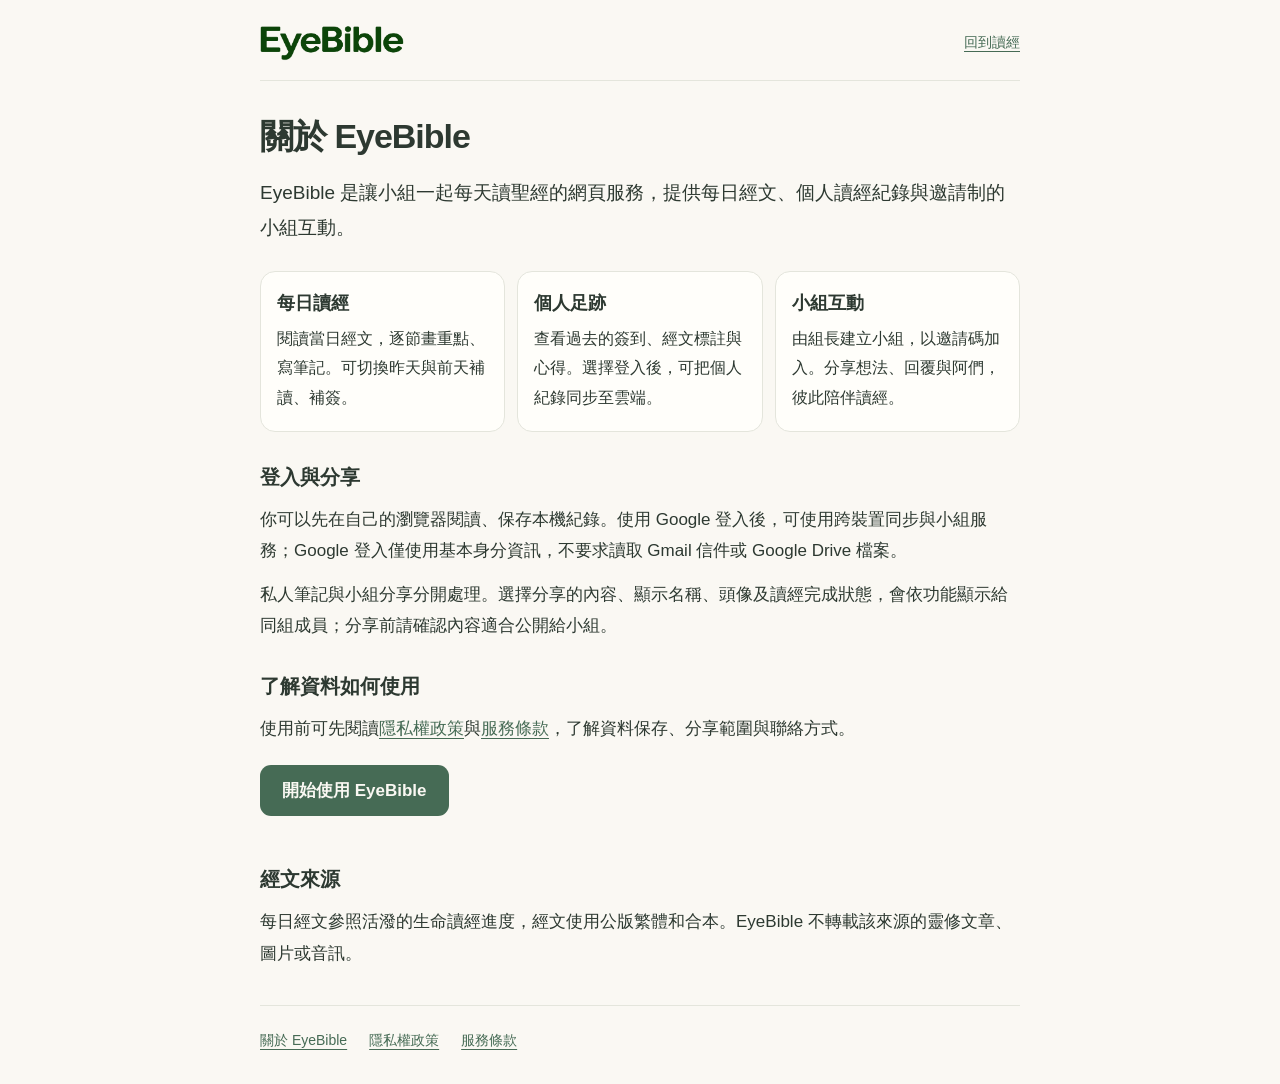
==== about/index.html @ f3fcc963 "Add app information and accurate public privacy and terms pages" ====
<!doctype html>
<html lang="zh-Hant-TW"><head><meta charset="utf-8"><meta name="viewport" content="width=device-width,initial-scale=1"><meta name="description" content="EyeBible 提供每日聖經閱讀、個人標註筆記、讀經足跡與邀請制小組分享。"><title>關於 EyeBible｜EyeBible</title><link rel="stylesheet" href="/assets/info.css"></head><body>
<header class="site-header"><a href="/" aria-label="EyeBible，回到讀經"><svg class="wordmark" viewBox="130 159 1844 450" role="img" aria-label="EyeBible"><image href="/assets/eyebible.png" width="2172" height="724"/></svg></a><a href="/">回到讀經</a></header>
<main class="document"><h1>關於 EyeBible</h1>
<p class="intro">EyeBible 是讓小組一起每天讀聖經的網頁服務，提供每日經文、個人讀經紀錄與邀請制的小組互動。</p>
<div class="features"><section class="feature"><h2>每日讀經</h2><p>閱讀當日經文，逐節畫重點、寫筆記。可切換昨天與前天補讀、補簽。</p></section><section class="feature"><h2>個人足跡</h2><p>查看過去的簽到、經文標註與心得。選擇登入後，可把個人紀錄同步至雲端。</p></section><section class="feature"><h2>小組互動</h2><p>由組長建立小組，以邀請碼加入。分享想法、回覆與阿們，彼此陪伴讀經。</p></section></div>
<h2>登入與分享</h2><p>你可以先在自己的瀏覽器閱讀、保存本機紀錄。使用 Google 登入後，可使用跨裝置同步與小組服務；Google 登入僅使用基本身分資訊，不要求讀取 Gmail 信件或 Google Drive 檔案。</p>
<p>私人筆記與小組分享分開處理。選擇分享的內容、顯示名稱、頭像及讀經完成狀態，會依功能顯示給同組成員；分享前請確認內容適合公開給小組。</p>
<h2>了解資料如何使用</h2><p>使用前可先閱讀<a href="/privacy/">隱私權政策</a>與<a href="/terms/">服務條款</a>，了解資料保存、分享範圍與聯絡方式。</p>
<a class="start" href="/">開始使用 EyeBible</a>
<h2>經文來源</h2><p>每日經文參照活潑的生命讀經進度，經文使用公版繁體和合本。EyeBible 不轉載該來源的靈修文章、圖片或音訊。</p>
</main>
<nav class="site-footer" aria-label="網站資訊"><a href="/about/">關於 EyeBible</a><a href="/privacy/">隱私權政策</a><a href="/terms/">服務條款</a></nav>
</body></html>
---- assets/info.css ----
:root{color-scheme:light dark;--bg:#faf8f3;--card:#fffefa;--ink:#2d3931;--muted:#686e63;--line:#e4e5dc;--green:#466b55;--soft:#edf3ec}*{box-sizing:border-box}body{margin:0;background:var(--bg);color:var(--ink);font:17px/1.85 -apple-system,BlinkMacSystemFont,'Noto Sans TC','PingFang TC',sans-serif}a{color:var(--green);text-underline-offset:4px}a:focus-visible{outline:2px solid var(--green);outline-offset:5px;border-radius:3px}.site-header,.document,.site-footer{width:min(760px,100% - 40px);margin-inline:auto}.site-header{padding:25px 0 19px;display:flex;align-items:center;justify-content:space-between;gap:18px;border-bottom:1px solid var(--line)}.wordmark{display:block;width:144px;height:36px}.site-header>a:first-child{line-height:0;flex:none}.site-header>a:last-child{font-size:14px;white-space:nowrap}.document{padding:32px 0 24px}h1{font-size:clamp(26px,5vw,34px);line-height:1.4;margin:0 0 14px;letter-spacing:-.03em}h2{font-size:20px;line-height:1.5;margin:30px 0 10px}p{margin:12px 0;overflow-wrap:anywhere}ul{padding-left:24px}li+li{margin-top:8px}.updated{font-size:13px;color:var(--muted);margin:0 0 24px}.intro{font-size:19px}.features{display:grid;gap:12px;margin:26px 0}.feature{padding:17px 20px;border:1px solid var(--line);border-radius:15px;background:var(--card)}.feature h2{font-size:18px;margin:0 0 7px}.feature p{margin:0;font-size:16px}.start{display:inline-block;background:var(--green);color:var(--bg);padding:10px 22px;border-radius:11px;text-decoration:none;font-weight:650;margin:8px 0 18px}.site-footer{border-top:1px solid var(--line);padding:22px 0 30px;display:flex;flex-wrap:wrap;gap:10px 22px;font-size:14px}.notice{border-left:3px solid var(--green);padding:8px 16px;background:var(--soft);border-radius:0 9px 9px 0}@media(prefers-color-scheme:dark){:root{--bg:#171c19;--card:#202721;--ink:#e1e8e1;--muted:#a5afa5;--line:#364137;--green:#a4c3a3;--soft:#26352b}.wordmark{filter:brightness(0) saturate(100%) invert(85%) sepia(12%) saturate(480%) hue-rotate(57deg)}}@media(min-width:700px){.features{grid-template-columns:repeat(3,minmax(0,1fr))}.feature{padding:18px 16px}}
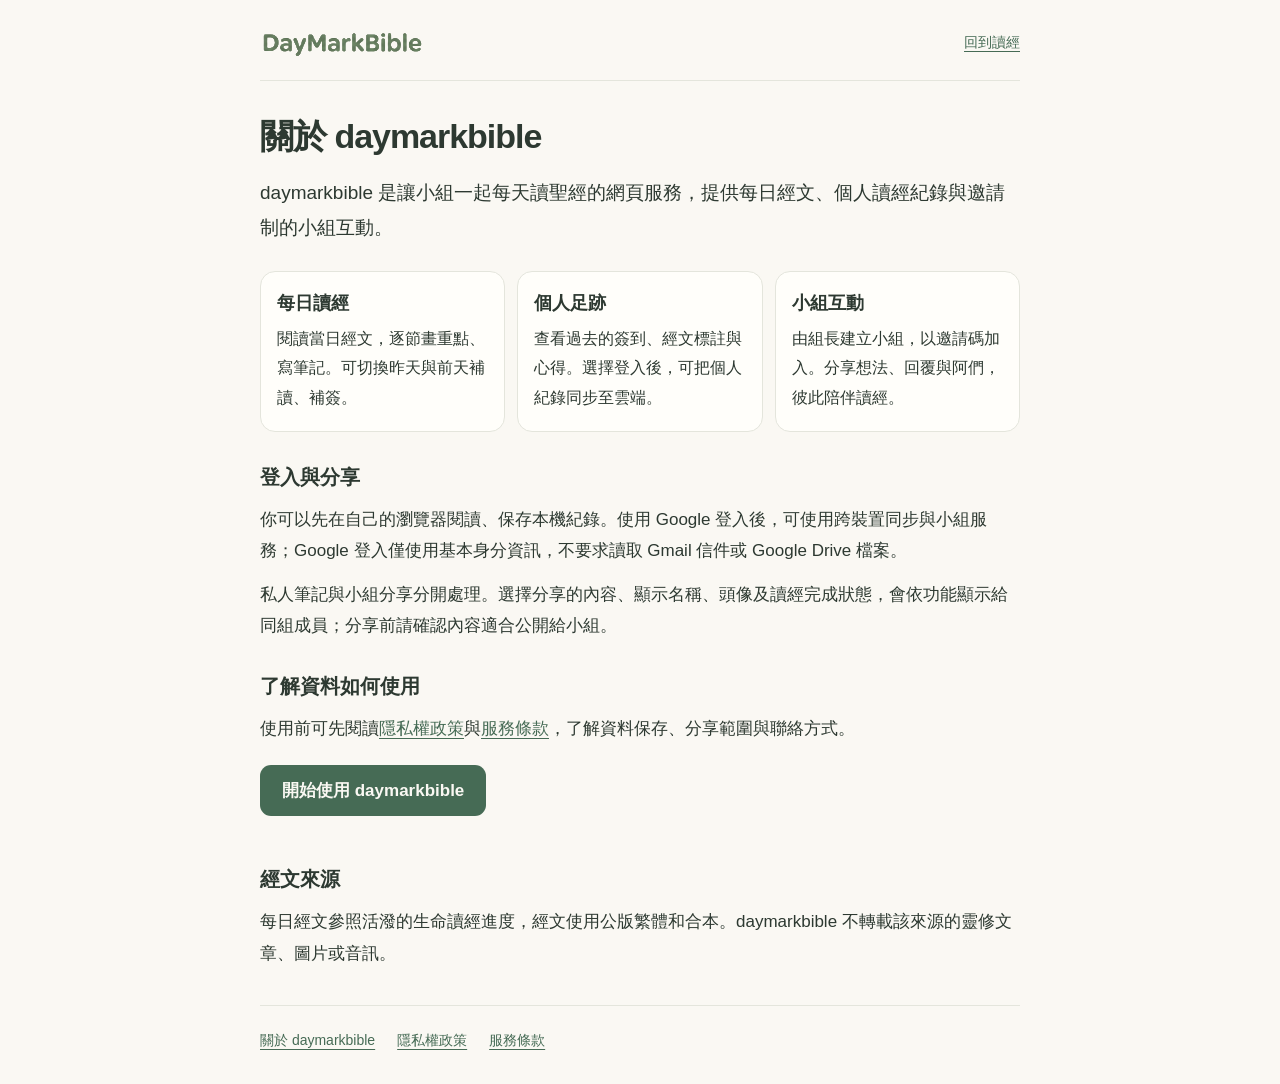
==== commit 2aeac239: "Rename HTML branding to daymarkbible using supplied artwork" ====
--- a/about/index.html
+++ b/about/index.html
@@ -1,14 +1,14 @@
 <!doctype html>
-<html lang="zh-Hant-TW"><head><meta charset="utf-8"><meta name="viewport" content="width=device-width,initial-scale=1"><meta name="description" content="EyeBible 提供每日聖經閱讀、個人標註筆記、讀經足跡與邀請制小組分享。"><title>關於 EyeBible｜EyeBible</title><link rel="stylesheet" href="/assets/info.css"></head><body>
-<header class="site-header"><a href="/" aria-label="EyeBible，回到讀經"><svg class="wordmark" viewBox="130 159 1844 450" role="img" aria-label="EyeBible"><image href="/assets/eyebible.png" width="2172" height="724"/></svg></a><a href="/">回到讀經</a></header>
-<main class="document"><h1>關於 EyeBible</h1>
-<p class="intro">EyeBible 是讓小組一起每天讀聖經的網頁服務，提供每日經文、個人讀經紀錄與邀請制的小組互動。</p>
+<html lang="zh-Hant-TW"><head><meta charset="utf-8"><meta name="viewport" content="width=device-width,initial-scale=1"><meta name="description" content="daymarkbible 提供每日聖經閱讀、個人標註筆記、讀經足跡與邀請制小組分享。"><title>關於 daymarkbible｜daymarkbible</title><link rel="stylesheet" href="/assets/info.css"></head><body>
+<header class="site-header"><a href="/" aria-label="daymarkbible，回到讀經"><svg class="wordmark" viewBox="290 251 460 70" role="img" aria-label="daymarkbible"><defs><filter id="daymark-info-ink" color-interpolation-filters="sRGB"><feColorMatrix type="matrix" values="1 0 0 0 0 0 1 0 0 0 0 0 1 0 0 -2 -2 -2 0 5"/></filter></defs><image href="/assets/daymarkbible-brand-source.png" width="1448" height="1086" filter="url(#daymark-info-ink)"/></svg></a><a href="/">回到讀經</a></header>
+<main class="document"><h1>關於 daymarkbible</h1>
+<p class="intro">daymarkbible 是讓小組一起每天讀聖經的網頁服務，提供每日經文、個人讀經紀錄與邀請制的小組互動。</p>
 <div class="features"><section class="feature"><h2>每日讀經</h2><p>閱讀當日經文，逐節畫重點、寫筆記。可切換昨天與前天補讀、補簽。</p></section><section class="feature"><h2>個人足跡</h2><p>查看過去的簽到、經文標註與心得。選擇登入後，可把個人紀錄同步至雲端。</p></section><section class="feature"><h2>小組互動</h2><p>由組長建立小組，以邀請碼加入。分享想法、回覆與阿們，彼此陪伴讀經。</p></section></div>
 <h2>登入與分享</h2><p>你可以先在自己的瀏覽器閱讀、保存本機紀錄。使用 Google 登入後，可使用跨裝置同步與小組服務；Google 登入僅使用基本身分資訊，不要求讀取 Gmail 信件或 Google Drive 檔案。</p>
 <p>私人筆記與小組分享分開處理。選擇分享的內容、顯示名稱、頭像及讀經完成狀態，會依功能顯示給同組成員；分享前請確認內容適合公開給小組。</p>
 <h2>了解資料如何使用</h2><p>使用前可先閱讀<a href="/privacy/">隱私權政策</a>與<a href="/terms/">服務條款</a>，了解資料保存、分享範圍與聯絡方式。</p>
-<a class="start" href="/">開始使用 EyeBible</a>
-<h2>經文來源</h2><p>每日經文參照活潑的生命讀經進度，經文使用公版繁體和合本。EyeBible 不轉載該來源的靈修文章、圖片或音訊。</p>
+<a class="start" href="/">開始使用 daymarkbible</a>
+<h2>經文來源</h2><p>每日經文參照活潑的生命讀經進度，經文使用公版繁體和合本。daymarkbible 不轉載該來源的靈修文章、圖片或音訊。</p>
 </main>
-<nav class="site-footer" aria-label="網站資訊"><a href="/about/">關於 EyeBible</a><a href="/privacy/">隱私權政策</a><a href="/terms/">服務條款</a></nav>
+<nav class="site-footer" aria-label="網站資訊"><a href="/about/">關於 daymarkbible</a><a href="/privacy/">隱私權政策</a><a href="/terms/">服務條款</a></nav>
 </body></html>
--- a/assets/info.css
+++ b/assets/info.css
@@ -1 +1 @@
-:root{color-scheme:light dark;--bg:#faf8f3;--card:#fffefa;--ink:#2d3931;--muted:#686e63;--line:#e4e5dc;--green:#466b55;--soft:#edf3ec}*{box-sizing:border-box}body{margin:0;background:var(--bg);color:var(--ink);font:17px/1.85 -apple-system,BlinkMacSystemFont,'Noto Sans TC','PingFang TC',sans-serif}a{color:var(--green);text-underline-offset:4px}a:focus-visible{outline:2px solid var(--green);outline-offset:5px;border-radius:3px}.site-header,.document,.site-footer{width:min(760px,100% - 40px);margin-inline:auto}.site-header{padding:25px 0 19px;display:flex;align-items:center;justify-content:space-between;gap:18px;border-bottom:1px solid var(--line)}.wordmark{display:block;width:144px;height:36px}.site-header>a:first-child{line-height:0;flex:none}.site-header>a:last-child{font-size:14px;white-space:nowrap}.document{padding:32px 0 24px}h1{font-size:clamp(26px,5vw,34px);line-height:1.4;margin:0 0 14px;letter-spacing:-.03em}h2{font-size:20px;line-height:1.5;margin:30px 0 10px}p{margin:12px 0;overflow-wrap:anywhere}ul{padding-left:24px}li+li{margin-top:8px}.updated{font-size:13px;color:var(--muted);margin:0 0 24px}.intro{font-size:19px}.features{display:grid;gap:12px;margin:26px 0}.feature{padding:17px 20px;border:1px solid var(--line);border-radius:15px;background:var(--card)}.feature h2{font-size:18px;margin:0 0 7px}.feature p{margin:0;font-size:16px}.start{display:inline-block;background:var(--green);color:var(--bg);padding:10px 22px;border-radius:11px;text-decoration:none;font-weight:650;margin:8px 0 18px}.site-footer{border-top:1px solid var(--line);padding:22px 0 30px;display:flex;flex-wrap:wrap;gap:10px 22px;font-size:14px}.notice{border-left:3px solid var(--green);padding:8px 16px;background:var(--soft);border-radius:0 9px 9px 0}@media(prefers-color-scheme:dark){:root{--bg:#171c19;--card:#202721;--ink:#e1e8e1;--muted:#a5afa5;--line:#364137;--green:#a4c3a3;--soft:#26352b}.wordmark{filter:brightness(0) saturate(100%) invert(85%) sepia(12%) saturate(480%) hue-rotate(57deg)}}@media(min-width:700px){.features{grid-template-columns:repeat(3,minmax(0,1fr))}.feature{padding:18px 16px}}
+:root{color-scheme:light dark;--bg:#faf8f3;--card:#fffefa;--ink:#2d3931;--muted:#686e63;--line:#e4e5dc;--green:#466b55;--soft:#edf3ec}*{box-sizing:border-box}body{margin:0;background:var(--bg);color:var(--ink);font:17px/1.85 -apple-system,BlinkMacSystemFont,'Noto Sans TC','PingFang TC',sans-serif}a{color:var(--green);text-underline-offset:4px}a:focus-visible{outline:2px solid var(--green);outline-offset:5px;border-radius:3px}.site-header,.document,.site-footer{width:min(760px,100% - 40px);margin-inline:auto}.site-header{padding:25px 0 19px;display:flex;align-items:center;justify-content:space-between;gap:18px;border-bottom:1px solid var(--line)}.wordmark{display:block;width:164px;height:36px}.site-header>a:first-child{line-height:0;flex:none}.site-header>a:last-child{font-size:14px;white-space:nowrap}.document{padding:32px 0 24px}h1{font-size:clamp(26px,5vw,34px);line-height:1.4;margin:0 0 14px;letter-spacing:-.03em}h2{font-size:20px;line-height:1.5;margin:30px 0 10px}p{margin:12px 0;overflow-wrap:anywhere}ul{padding-left:24px}li+li{margin-top:8px}.updated{font-size:13px;color:var(--muted);margin:0 0 24px}.intro{font-size:19px}.features{display:grid;gap:12px;margin:26px 0}.feature{padding:17px 20px;border:1px solid var(--line);border-radius:15px;background:var(--card)}.feature h2{font-size:18px;margin:0 0 7px}.feature p{margin:0;font-size:16px}.start{display:inline-block;background:var(--green);color:var(--bg);padding:10px 22px;border-radius:11px;text-decoration:none;font-weight:650;margin:8px 0 18px}.site-footer{border-top:1px solid var(--line);padding:22px 0 30px;display:flex;flex-wrap:wrap;gap:10px 22px;font-size:14px}.notice{border-left:3px solid var(--green);padding:8px 16px;background:var(--soft);border-radius:0 9px 9px 0}@media(prefers-color-scheme:dark){:root{--bg:#171c19;--card:#202721;--ink:#e1e8e1;--muted:#a5afa5;--line:#364137;--green:#a4c3a3;--soft:#26352b}.wordmark{filter:brightness(0) saturate(100%) invert(85%) sepia(12%) saturate(480%) hue-rotate(57deg)}}@media(min-width:700px){.features{grid-template-columns:repeat(3,minmax(0,1fr))}.feature{padding:18px 16px}}
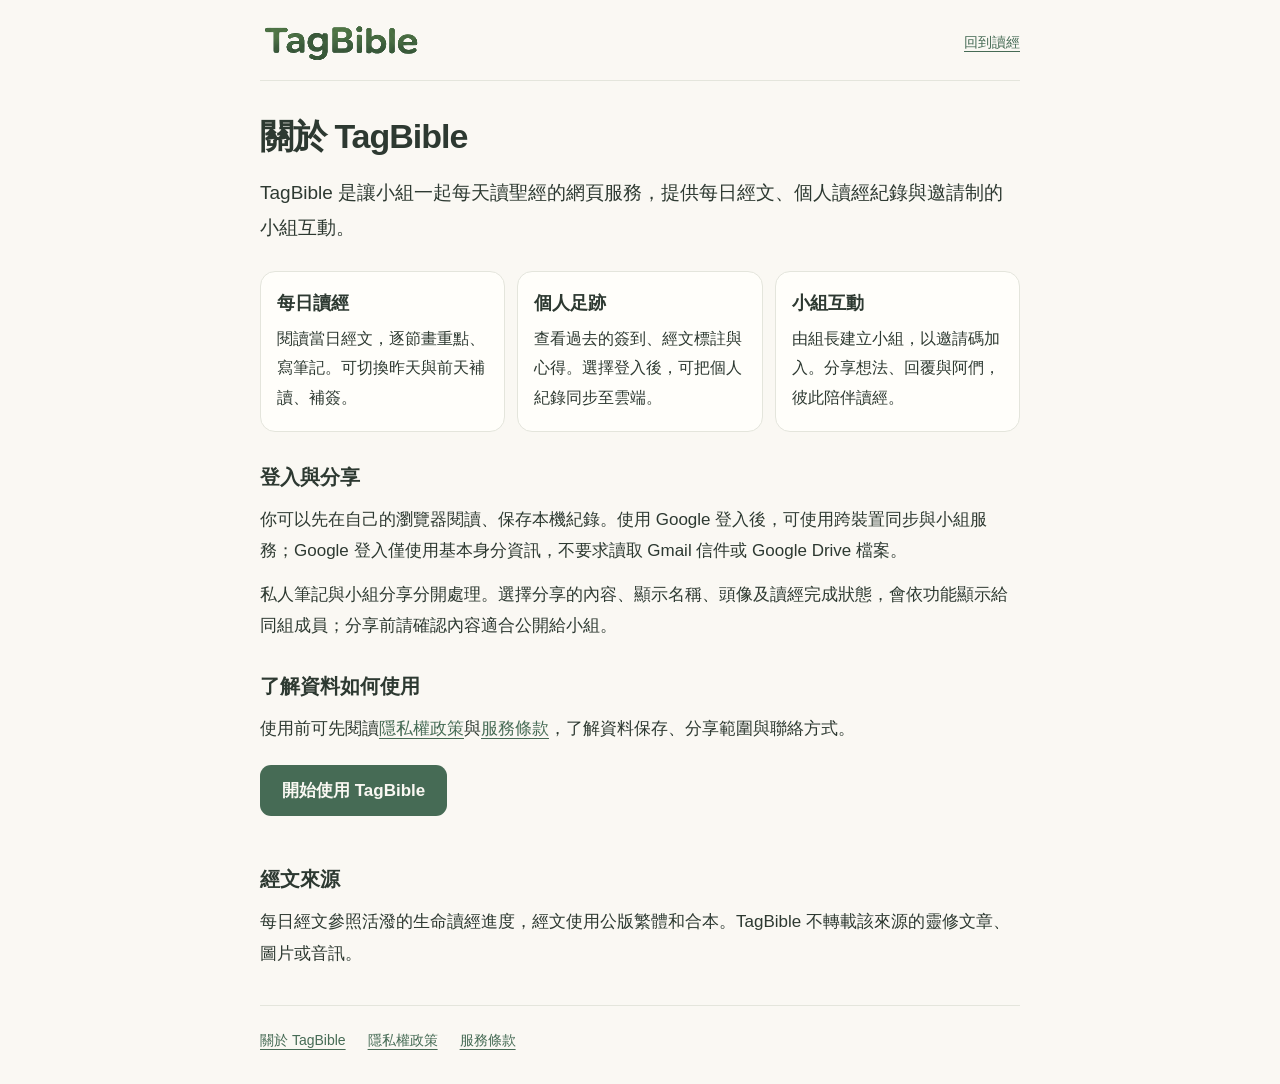
==== commit 07888dc9: "Rename HTML branding to TagBible with supplied wordmark" ====
--- a/about/index.html
+++ b/about/index.html
@@ -1,14 +1,14 @@
 <!doctype html>
-<html lang="zh-Hant-TW"><head><meta charset="utf-8"><meta name="viewport" content="width=device-width,initial-scale=1"><meta name="description" content="daymarkbible 提供每日聖經閱讀、個人標註筆記、讀經足跡與邀請制小組分享。"><title>關於 daymarkbible｜daymarkbible</title><link rel="stylesheet" href="/assets/info.css"></head><body>
-<header class="site-header"><a href="/" aria-label="daymarkbible，回到讀經"><svg class="wordmark" viewBox="290 251 460 70" role="img" aria-label="daymarkbible"><defs><filter id="daymark-info-ink" color-interpolation-filters="sRGB"><feColorMatrix type="matrix" values="1 0 0 0 0 0 1 0 0 0 0 0 1 0 0 -2 -2 -2 0 5"/></filter></defs><image href="/assets/daymarkbible-brand-source.png" width="1448" height="1086" filter="url(#daymark-info-ink)"/></svg></a><a href="/">回到讀經</a></header>
-<main class="document"><h1>關於 daymarkbible</h1>
-<p class="intro">daymarkbible 是讓小組一起每天讀聖經的網頁服務，提供每日經文、個人讀經紀錄與邀請制的小組互動。</p>
+<html lang="zh-Hant-TW"><head><meta charset="utf-8"><meta name="viewport" content="width=device-width,initial-scale=1"><meta name="description" content="TagBible 提供每日聖經閱讀、個人標註筆記、讀經足跡與邀請制小組分享。"><title>關於 TagBible｜TagBible</title><link rel="stylesheet" href="/assets/info.css"></head><body>
+<header class="site-header"><a href="/" aria-label="TagBible，回到讀經"><svg class="wordmark" viewBox="550 125 610 140" role="img" aria-label="TagBible"><defs><clipPath id="tagbible-info-ink-clip"><rect x="550" y="125" width="610" height="140"/></clipPath><filter id="tagbible-info-ink" color-interpolation-filters="sRGB"><feColorMatrix type="matrix" values="1 0 0 0 0 0 1 0 0 0 0 0 1 0 0 -2 -2 -2 0 5"/></filter></defs><g clip-path="url(#tagbible-info-ink-clip)"><image href="/assets/tagbible-brand-source.png" width="1254" height="1254" filter="url(#tagbible-info-ink)"/></g></svg></a><a href="/">回到讀經</a></header>
+<main class="document"><h1>關於 TagBible</h1>
+<p class="intro">TagBible 是讓小組一起每天讀聖經的網頁服務，提供每日經文、個人讀經紀錄與邀請制的小組互動。</p>
 <div class="features"><section class="feature"><h2>每日讀經</h2><p>閱讀當日經文，逐節畫重點、寫筆記。可切換昨天與前天補讀、補簽。</p></section><section class="feature"><h2>個人足跡</h2><p>查看過去的簽到、經文標註與心得。選擇登入後，可把個人紀錄同步至雲端。</p></section><section class="feature"><h2>小組互動</h2><p>由組長建立小組，以邀請碼加入。分享想法、回覆與阿們，彼此陪伴讀經。</p></section></div>
 <h2>登入與分享</h2><p>你可以先在自己的瀏覽器閱讀、保存本機紀錄。使用 Google 登入後，可使用跨裝置同步與小組服務；Google 登入僅使用基本身分資訊，不要求讀取 Gmail 信件或 Google Drive 檔案。</p>
 <p>私人筆記與小組分享分開處理。選擇分享的內容、顯示名稱、頭像及讀經完成狀態，會依功能顯示給同組成員；分享前請確認內容適合公開給小組。</p>
 <h2>了解資料如何使用</h2><p>使用前可先閱讀<a href="/privacy/">隱私權政策</a>與<a href="/terms/">服務條款</a>，了解資料保存、分享範圍與聯絡方式。</p>
-<a class="start" href="/">開始使用 daymarkbible</a>
-<h2>經文來源</h2><p>每日經文參照活潑的生命讀經進度，經文使用公版繁體和合本。daymarkbible 不轉載該來源的靈修文章、圖片或音訊。</p>
+<a class="start" href="/">開始使用 TagBible</a>
+<h2>經文來源</h2><p>每日經文參照活潑的生命讀經進度，經文使用公版繁體和合本。TagBible 不轉載該來源的靈修文章、圖片或音訊。</p>
 </main>
-<nav class="site-footer" aria-label="網站資訊"><a href="/about/">關於 daymarkbible</a><a href="/privacy/">隱私權政策</a><a href="/terms/">服務條款</a></nav>
+<nav class="site-footer" aria-label="網站資訊"><a href="/about/">關於 TagBible</a><a href="/privacy/">隱私權政策</a><a href="/terms/">服務條款</a></nav>
 </body></html>
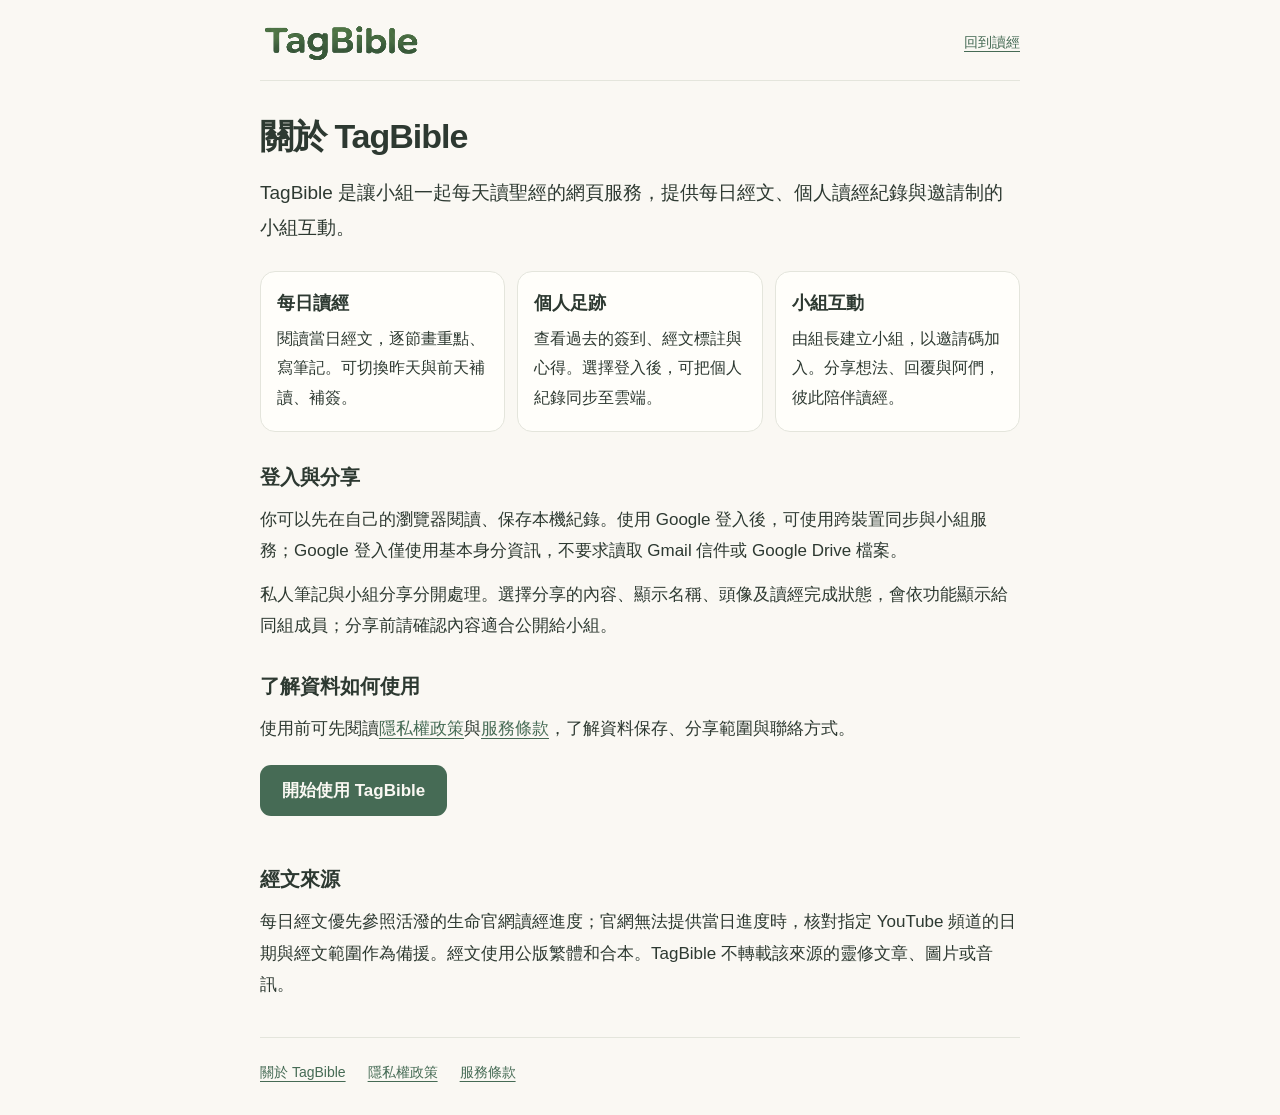
==== commit 9b23b3c9: "Add validated YouTube channel fallback for daily reading progress" ====
--- a/about/index.html
+++ b/about/index.html
@@ -8,7 +8,7 @@
 <p>私人筆記與小組分享分開處理。選擇分享的內容、顯示名稱、頭像及讀經完成狀態，會依功能顯示給同組成員；分享前請確認內容適合公開給小組。</p>
 <h2>了解資料如何使用</h2><p>使用前可先閱讀<a href="/privacy/">隱私權政策</a>與<a href="/terms/">服務條款</a>，了解資料保存、分享範圍與聯絡方式。</p>
 <a class="start" href="/">開始使用 TagBible</a>
-<h2>經文來源</h2><p>每日經文參照活潑的生命讀經進度，經文使用公版繁體和合本。TagBible 不轉載該來源的靈修文章、圖片或音訊。</p>
+<h2>經文來源</h2><p>每日經文優先參照活潑的生命官網讀經進度；官網無法提供當日進度時，核對指定 YouTube 頻道的日期與經文範圍作為備援。經文使用公版繁體和合本。TagBible 不轉載該來源的靈修文章、圖片或音訊。</p>
 </main>
 <nav class="site-footer" aria-label="網站資訊"><a href="/about/">關於 TagBible</a><a href="/privacy/">隱私權政策</a><a href="/terms/">服務條款</a></nav>
 </body></html>
